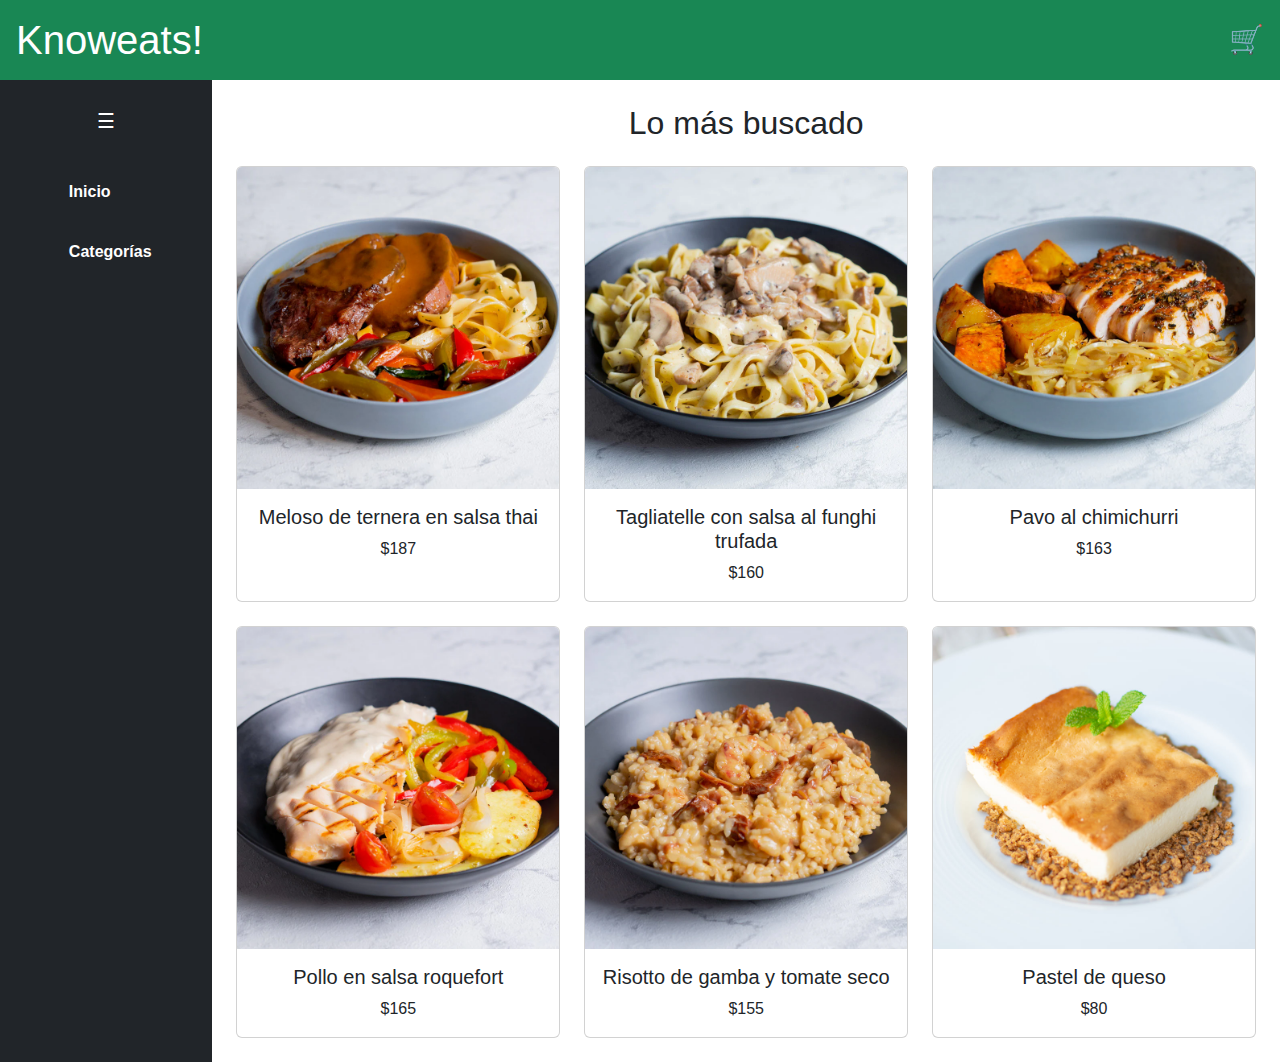
==== index.html @ 04e78244 "Add files via upload" ====
<!DOCTYPE html>
<html lang="es">
<head>
    <meta charset="UTF-8">
    <meta name="viewport" content="width=device-width, initial-scale=1.0">
    <title>Inicio - Knoweats!</title>
    <link rel="stylesheet" href="https://cdn.jsdelivr.net/npm/bootstrap@5.3.0/dist/css/bootstrap.min.css">
    <link rel="stylesheet" href="estilos.css">
    <script src="interaccion.js" defer></script>
</head>
<body>
    <header class="bg-success text-white p-3 d-flex justify-content-between align-items-center">
        <h1 class="m-0">Knoweats!</h1>
        <a href="pago_final.html" class="cart-btn text-white fs-3">🛒</a>
    </header>

    <div class="d-flex">
        <nav class="sidebar bg-dark text-white p-3">
            <button class="toggle-btn btn btn-outline-light mb-3" onclick="toggleSidebar()">☰</button>
            <ul class="nav flex-column">
                <li class="nav-item">
                    <a href="index.html" class="nav-link text-white fw-bold">
                        <i class="bi bi-house-door-fill me-2"></i>Inicio
                    </a>
                </li>
                <li class="nav-item">
                    <a href="#" class="nav-link text-white fw-bold" onclick="toggleSubMenu(event)">
                        <i class="bi bi-list-ul me-2"></i>Categorías
                        <i class="bi bi-chevron-down float-end"></i>
                    </a>
                    <ul class="submenu list-unstyled ms-3">
                        <li><a href="plato_principal.html" class="nav-link text-white">Platos Principales</a></li>
                        <li><a href="postres.html" class="nav-link text-white">Postres</a></li>
                        <li><a href="fotos.html" class="nav-link text-white">Fotos</a></li>
                    </ul>
                </li>
            </ul>
        </nav>

        <main class="container-fluid p-4">
            <h2 class="text-center mb-4">Lo más buscado</h2>
            <div class="row row-cols-1 row-cols-md-3 g-4" id="productos-container"></div>
        </main>
    </div>

    <script>
        let productos = [
            { id: 1, nombre: "Meloso de ternera en salsa thai", img: "imagenes/producto1.jpg", precio: 187, descripcion: "Meloso de ternera con salsa thai y arroz." },
            { id: 2, nombre: "Tagliatelle con salsa al funghi trufada", img: "imagenes/producto2.jpg", precio: 160, descripcion: "Pasta con salsa de champiñones trufada." },
            { id: 3, nombre: "Pavo al chimichurri", img: "imagenes/producto3.jpg", precio: 163, descripcion: "Pechuga de pavo con chimichurri y guarnición." },
            { id: 4, nombre: "Pollo en salsa roquefort", img: "imagenes/producto4.jpg", precio: 165, descripcion: "Pollo con salsa de queso roquefort y papas." },
            { id: 5, nombre: "Risotto de gamba y tomate seco", img: "imagenes/producto5.jpg", precio: 155, descripcion: "Risotto con gambas y tomate seco." },
            { id: 6, nombre: "Pastel de queso", img: "imagenes/producto6.jpg", precio: 80, descripcion: "Pastel de queso con un toque de vainilla." }
        ];

        function mostrarProductos() {
            let contenedor = document.getElementById("productos-container");
            contenedor.innerHTML = productos.map(p => {
                let imagenURL = p.img.startsWith("http") ? p.img : `${window.location.origin}/${p.img}`;
                return `
                <div class="col">
                    <div class="card h-100 text-center">
                        <a href="detalle_del_producto.html?id=${p.id}&nombre=${encodeURIComponent(p.nombre)}&precio=${p.precio}&img=${encodeURIComponent(imagenURL)}&descripcion=${encodeURIComponent(p.descripcion)}">
                            <img src="${imagenURL}" class="card-img-top" alt="${p.nombre}">
                        </a>
                        <div class="card-body">
                            <h5 class="card-title">${p.nombre}</h5>
                            <p class="card-text">$${p.precio}</p>
                        </div>
                    </div>
                </div>
                `;
            }).join('');
        }

        function toggleSubMenu(event) {
            event.preventDefault();
            const submenu = event.target.nextElementSibling;
            submenu.classList.toggle("d-none");
        }

        window.onload = mostrarProductos;
    </script>

    <script src="https://cdn.jsdelivr.net/npm/bootstrap@5.3.0/dist/js/bootstrap.bundle.min.js"></script>
</body>
</html>
---- estilos.css ----
body {
    font-family: Arial, sans-serif;
    margin: 0;
    padding: 0;
}

header {
    background-color: #216a5e;
    padding: 15px;
    color: white;
    display: flex;
    justify-content: space-between;
    align-items: center;
}

.cart-btn {
    color: white;
    text-decoration: none;
    font-size: 1.5rem;
}

.container {
    display: flex;
}

.sidebar {
    width: 250px;
    background-color: #333;
    color: white;
    height: auto;
    padding-top: 10px;
    transition: width 0.3s ease;
    overflow: hidden;
    display: flex;
    flex-direction: column;
    align-items: center;
}

.sidebar.collapsed {
    width: 50px;
}

.sidebar.collapsed .logo,
.sidebar.collapsed ul {
    display: none;
}

.toggle-btn {
    background: none;
    border: none;
    color: white;
    font-size: 20px;
    cursor: pointer;
    display: block;
    width: 100%;
    padding: 10px;
    text-align: center;
}

.sidebar ul {
    list-style: none;
    padding: 0;
}

.sidebar ul li {
    padding: 10px;
}

.sidebar ul li a {
    color: white;
    text-decoration: none;
}

.submenu {
    display: none;
    list-style: none;
    padding-left: 20px;
}

.submenu .nav-link {
    font-size: 0.9rem;
}

.content-box {
    padding: 20px;
    background-color: #f9f9f9;
    margin: auto;
    text-align: center;
}

.texto-llamativo {
    margin: 20px 0;
    text-align: left;
    max-width: 600px;
}

.texto-llamativo h2 {
    font-size: 2.5em;
    font-weight: bold;
    color: #1a4d3e;
    text-align: left;
    font-family: 'Arial', sans-serif;
}

.lista-check {
    list-style: none;
    padding: 0;
    font-size: 1.2em;
    font-family: 'Arial', sans-serif;
}

.lista-check li {
    margin: 10px 0;
    color: #333;
    font-weight: normal;
    display: flex;
    align-items: center;
}

.lista-check li::before {
    content: "✅";
    margin-right: 10px;
    font-size: 1.2em;
    color: #1a4d3e;
}

.lista-check strong {
    font-weight: bold;
    color: #1a4d3e;
}

.imagenes-inicio {
    display: flex;
    justify-content: center;
    gap: 15px;
    margin-top: 20px;
}

.imagenes-inicio img {
    width: 180px;
    height: auto;
    border-radius: 10px;
    box-shadow: 0px 4px 6px rgba(0, 0, 0, 0.2);
    transition: transform 0.3s ease;
}

.imagenes-inicio img:hover {
    transform: scale(1.05);
}

.detalle-producto {
    font-family: Arial, sans-serif;
    margin: 0;
    padding: 0;
    background-color: #f5f5f5;
    text-align: center;
}

.detalle-producto header {
    background-color: #2e6d5e;
    color: white;
    padding: 15px;
    display: flex;
    justify-content: space-between;
    align-items: center;
}

.detalle-producto header h1 {
    margin: 0;
    font-size: 24px;
}

.detalle-producto .cart-btn {
    text-decoration: none;
    font-size: 24px;
    color: white;
}

.detalle-producto main {
    max-width: 800px;
    margin: 20px auto;
    background: white;
    padding: 20px;
    border-radius: 10px;
    box-shadow: 0 0 10px rgba(0, 0, 0, 0.1);
}

.detalle-producto img {
    width: 100%;
    max-width: 400px;
    border-radius: 10px;
}

.detalle-producto h2 {
    color: #333;
}

.detalle-producto p {
    color: #666;
    font-size: 16px;
}

.detalle-producto button {
    background-color: #2e6d5e;
    color: white;
    border: none;
    padding: 10px 20px;
    cursor: pointer;
    border-radius: 5px;
    font-size: 16px;
    margin-top: 10px;
}

.detalle-producto button:hover {
    background-color: #24574b;
}

.offcanvas {
    width: 250px;
}

.offcanvas .nav-link {
    font-size: 1.1rem;
    padding: 10px 15px;
    border-radius: 5px;
    transition: background-color 0.3s ease;
}

.offcanvas .nav-link:hover {
    background-color: #495057;
}
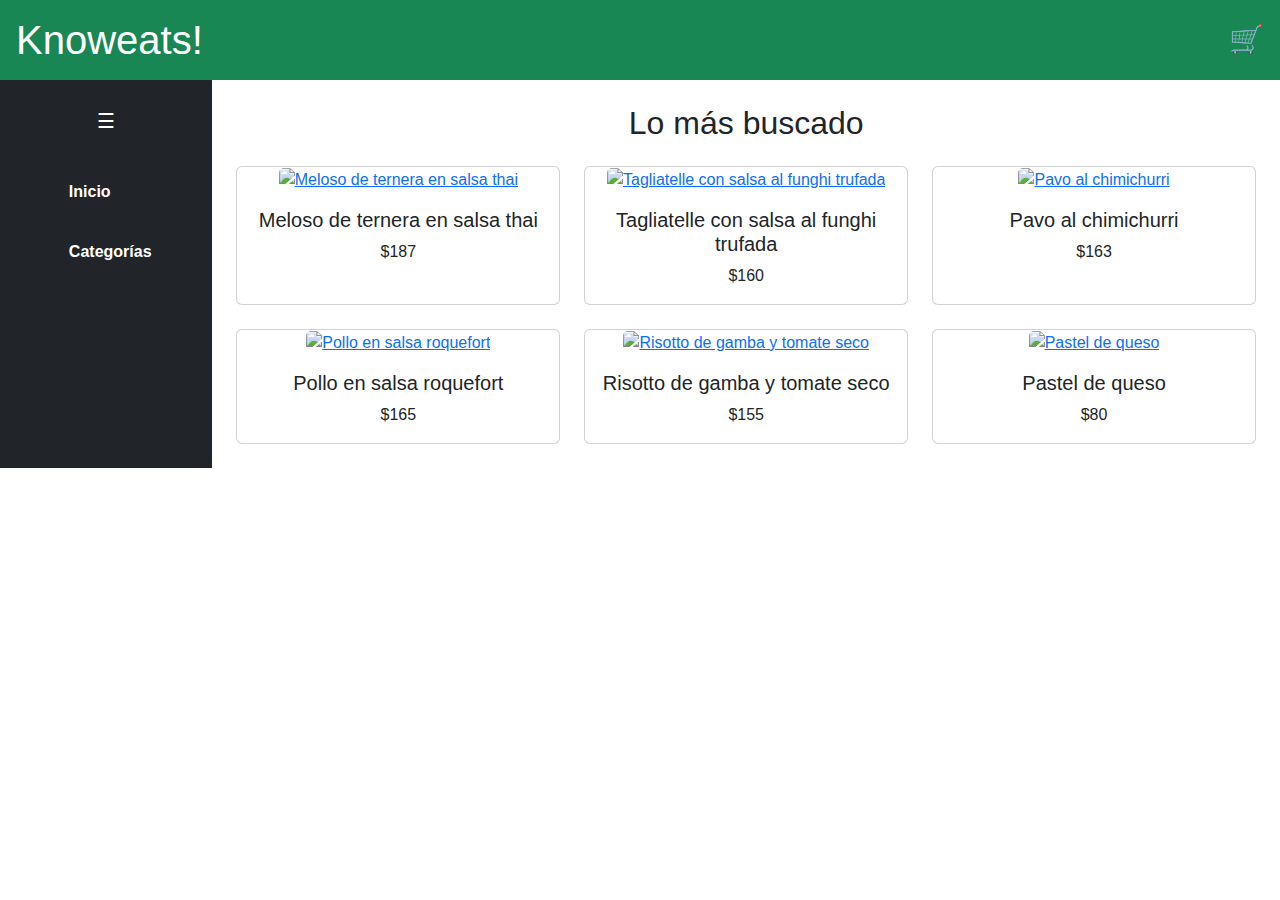
==== commit 41c460e7: "Add files via upload" ====
--- a/index.html
+++ b/index.html
@@ -1,87 +1,87 @@
 <!DOCTYPE html>
-<html lang="es">
-<head>
-    <meta charset="UTF-8">
-    <meta name="viewport" content="width=device-width, initial-scale=1.0">
-    <title>Inicio - Knoweats!</title>
-    <link rel="stylesheet" href="https://cdn.jsdelivr.net/npm/bootstrap@5.3.0/dist/css/bootstrap.min.css">
-    <link rel="stylesheet" href="estilos.css">
-    <script src="interaccion.js" defer></script>
-</head>
-<body>
-    <header class="bg-success text-white p-3 d-flex justify-content-between align-items-center">
-        <h1 class="m-0">Knoweats!</h1>
-        <a href="pago_final.html" class="cart-btn text-white fs-3">🛒</a>
-    </header>
-
-    <div class="d-flex">
-        <nav class="sidebar bg-dark text-white p-3">
-            <button class="toggle-btn btn btn-outline-light mb-3" onclick="toggleSidebar()">☰</button>
-            <ul class="nav flex-column">
-                <li class="nav-item">
-                    <a href="index.html" class="nav-link text-white fw-bold">
-                        <i class="bi bi-house-door-fill me-2"></i>Inicio
-                    </a>
-                </li>
-                <li class="nav-item">
-                    <a href="#" class="nav-link text-white fw-bold" onclick="toggleSubMenu(event)">
-                        <i class="bi bi-list-ul me-2"></i>Categorías
-                        <i class="bi bi-chevron-down float-end"></i>
-                    </a>
-                    <ul class="submenu list-unstyled ms-3">
-                        <li><a href="plato_principal.html" class="nav-link text-white">Platos Principales</a></li>
-                        <li><a href="postres.html" class="nav-link text-white">Postres</a></li>
-                        <li><a href="fotos.html" class="nav-link text-white">Fotos</a></li>
-                    </ul>
-                </li>
-            </ul>
-        </nav>
-
-        <main class="container-fluid p-4">
-            <h2 class="text-center mb-4">Lo más buscado</h2>
-            <div class="row row-cols-1 row-cols-md-3 g-4" id="productos-container"></div>
-        </main>
-    </div>
-
-    <script>
-        let productos = [
-            { id: 1, nombre: "Meloso de ternera en salsa thai", img: "imagenes/producto1.jpg", precio: 187, descripcion: "Meloso de ternera con salsa thai y arroz." },
-            { id: 2, nombre: "Tagliatelle con salsa al funghi trufada", img: "imagenes/producto2.jpg", precio: 160, descripcion: "Pasta con salsa de champiñones trufada." },
-            { id: 3, nombre: "Pavo al chimichurri", img: "imagenes/producto3.jpg", precio: 163, descripcion: "Pechuga de pavo con chimichurri y guarnición." },
-            { id: 4, nombre: "Pollo en salsa roquefort", img: "imagenes/producto4.jpg", precio: 165, descripcion: "Pollo con salsa de queso roquefort y papas." },
-            { id: 5, nombre: "Risotto de gamba y tomate seco", img: "imagenes/producto5.jpg", precio: 155, descripcion: "Risotto con gambas y tomate seco." },
-            { id: 6, nombre: "Pastel de queso", img: "imagenes/producto6.jpg", precio: 80, descripcion: "Pastel de queso con un toque de vainilla." }
-        ];
-
-        function mostrarProductos() {
-            let contenedor = document.getElementById("productos-container");
-            contenedor.innerHTML = productos.map(p => {
-                let imagenURL = p.img.startsWith("http") ? p.img : `${window.location.origin}/${p.img}`;
-                return `
-                <div class="col">
-                    <div class="card h-100 text-center">
-                        <a href="detalle_del_producto.html?id=${p.id}&nombre=${encodeURIComponent(p.nombre)}&precio=${p.precio}&img=${encodeURIComponent(imagenURL)}&descripcion=${encodeURIComponent(p.descripcion)}">
-                            <img src="${imagenURL}" class="card-img-top" alt="${p.nombre}">
-                        </a>
-                        <div class="card-body">
-                            <h5 class="card-title">${p.nombre}</h5>
-                            <p class="card-text">$${p.precio}</p>
-                        </div>
-                    </div>
-                </div>
-                `;
-            }).join('');
-        }
-
-        function toggleSubMenu(event) {
-            event.preventDefault();
-            const submenu = event.target.nextElementSibling;
-            submenu.classList.toggle("d-none");
-        }
-
-        window.onload = mostrarProductos;
-    </script>
-
-    <script src="https://cdn.jsdelivr.net/npm/bootstrap@5.3.0/dist/js/bootstrap.bundle.min.js"></script>
-</body>
-</html>
+ <html lang="es">
+ <head>
+     <meta charset="UTF-8">
+     <meta name="viewport" content="width=device-width, initial-scale=1.0">
+     <title>Inicio - Knoweats!</title>
+     <link rel="stylesheet" href="https://cdn.jsdelivr.net/npm/bootstrap@5.3.0/dist/css/bootstrap.min.css">
+     <link rel="stylesheet" href="estilos.css">
+     <script src="interaccion.js" defer></script>
+ </head>
+ <body>
+     <header class="bg-success text-white p-3 d-flex justify-content-between align-items-center">
+         <h1 class="m-0">Knoweats!</h1>
+         <a href="pago_final.html" class="cart-btn text-white fs-3">🛒</a>
+     </header>
+ 
+     <div class="d-flex">
+         <nav class="sidebar bg-dark text-white p-3">
+             <button class="toggle-btn btn btn-outline-light mb-3" onclick="toggleSidebar()">☰</button>
+             <ul class="nav flex-column">
+                 <li class="nav-item">
+                     <a href="index.html" class="nav-link text-white fw-bold">
+                         <i class="bi bi-house-door-fill me-2"></i>Inicio
+                     </a>
+                 </li>
+                 <li class="nav-item">
+                     <a href="#" class="nav-link text-white fw-bold" onclick="toggleSubMenu(event)">
+                         <i class="bi bi-list-ul me-2"></i>Categorías
+                         <i class="bi bi-chevron-down float-end"></i>
+                     </a>
+                     <ul class="submenu list-unstyled ms-3">
+                         <li><a href="plato_principal.html" class="nav-link text-white">Platos Principales</a></li>
+                         <li><a href="postres.html" class="nav-link text-white">Postres</a></li>
+                         <li><a href="fotos.html" class="nav-link text-white">Fotos</a></li>
+                     </ul>
+                 </li>
+             </ul>
+         </nav>
+ 
+         <main class="container-fluid p-4">
+             <h2 class="text-center mb-4">Lo más buscado</h2>
+             <div class="row row-cols-1 row-cols-md-3 g-4" id="productos-container"></div>
+         </main>
+     </div>
+ 
+     <script>
+         let productos = [
+             { id: 1, nombre: "Meloso de ternera en salsa thai", img: "web/imagenes/producto1.jpg", precio: 187, descripcion: "Meloso de ternera con salsa thai y arroz." },
+             { id: 2, nombre: "Tagliatelle con salsa al funghi trufada", img: "web/imagenes/producto2.jpg", precio: 160, descripcion: "Pasta con salsa de champiñones trufada." },
+             { id: 3, nombre: "Pavo al chimichurri", img: "web/imagenes/producto3.jpg", precio: 163, descripcion: "Pechuga de pavo con chimichurri y guarnición." },
+             { id: 4, nombre: "Pollo en salsa roquefort", img: "web/imagenes/producto4.jpg", precio: 165, descripcion: "Pollo con salsa de queso roquefort y papas." },
+             { id: 5, nombre: "Risotto de gamba y tomate seco", img: "web/imagenes/producto5.jpg", precio: 155, descripcion: "Risotto con gambas y tomate seco." },
+             { id: 6, nombre: "Pastel de queso", img: "web/imagenes/producto6.jpg", precio: 80, descripcion: "Pastel de queso con un toque de vainilla." }
+         ];
+ 
+         function mostrarProductos() {
+             let contenedor = document.getElementById("productos-container");
+             contenedor.innerHTML = productos.map(p => {
+                 let imagenURL = p.img.startsWith("http") ? p.img : `${window.location.origin}/${p.img}`;
+                 return `
+                 <div class="col">
+                     <div class="card h-100 text-center">
+                         <a href="detalle_del_producto.html?id=${p.id}&nombre=${encodeURIComponent(p.nombre)}&precio=${p.precio}&img=${encodeURIComponent(imagenURL)}&descripcion=${encodeURIComponent(p.descripcion)}">
+                             <img src="${imagenURL}" class="card-img-top" alt="${p.nombre}">
+                         </a>
+                         <div class="card-body">
+                             <h5 class="card-title">${p.nombre}</h5>
+                             <p class="card-text">$${p.precio}</p>
+                         </div>
+                     </div>
+                 </div>
+                 `;
+             }).join('');
+         }
+ 
+         function toggleSubMenu(event) {
+             event.preventDefault();
+             const submenu = event.target.nextElementSibling;
+             submenu.classList.toggle("d-none");
+         }
+ 
+         window.onload = mostrarProductos;
+     </script>
+ 
+     <script src="https://cdn.jsdelivr.net/npm/bootstrap@5.3.0/dist/js/bootstrap.bundle.min.js"></script>
+ </body>
+ </html>